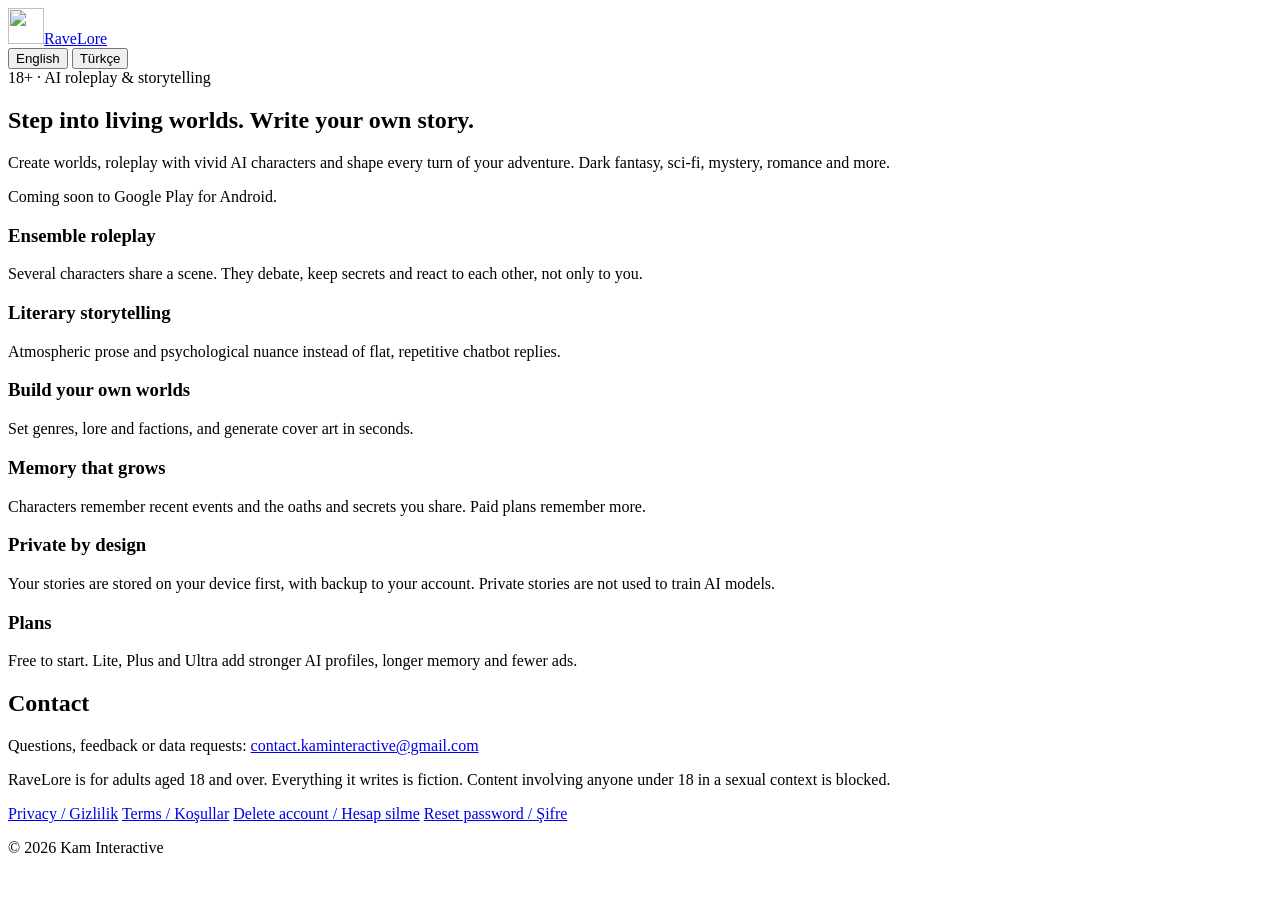
==== index.html @ 3f2191d5 "Add files via upload" ====
<!DOCTYPE html>
<html lang="en">
<head>
  <meta charset="UTF-8">
  <meta name="viewport" content="width=device-width, initial-scale=1.0">
  <title>RaveLore: AI Roleplay &amp; Story</title>
  <meta name="description" content="Create worlds, roleplay with vivid AI characters and shape your own story. RaveLore by Kam Interactive. For ages 18+.">
  <link rel="icon" href="assets/icon.jpg">
  <link rel="stylesheet" href="assets/site.css">
</head>
<body>
  <div class="container">
    <header class="site-header">
      <a class="brand" href="index.html"><img src="assets/icon.jpg" alt="" width="36" height="36"><span>RaveLore</span></a>
      <nav class="lang-nav" aria-label="Language">
        <button type="button" class="lang-btn" data-lang="en">English</button>
        <button type="button" class="lang-btn" data-lang="tr">Türkçe</button>
      </nav>
    </header>
    <main>
      <section id="en" lang="en" data-lang-section>
        <div class="hero">
          <div>
            <span class="badge">18+ &middot; AI roleplay &amp; storytelling</span>
            <h1>Step into living worlds. Write your own story.</h1>
            <p class="lead">Create worlds, roleplay with vivid AI characters and shape every turn of your adventure. Dark fantasy, sci-fi, mystery, romance and more.</p>
            <p class="muted">Coming soon to Google Play for Android.</p>
          </div>
        </div>
        <div class="shots" id="shots-en"></div>
        <div class="grid">
          <div class="card"><h3>Ensemble roleplay</h3><p>Several characters share a scene. They debate, keep secrets and react to each other, not only to you.</p></div>
          <div class="card"><h3>Literary storytelling</h3><p>Atmospheric prose and psychological nuance instead of flat, repetitive chatbot replies.</p></div>
          <div class="card"><h3>Build your own worlds</h3><p>Set genres, lore and factions, and generate cover art in seconds.</p></div>
          <div class="card"><h3>Memory that grows</h3><p>Characters remember recent events and the oaths and secrets you share. Paid plans remember more.</p></div>
          <div class="card"><h3>Private by design</h3><p>Your stories are stored on your device first, with backup to your account. Private stories are not used to train AI models.</p></div>
          <div class="card"><h3>Plans</h3><p>Free to start. Lite, Plus and Ultra add stronger AI profiles, longer memory and fewer ads.</p></div>
        </div>
        <div class="card">
          <h2>Contact</h2>
          <p>Questions, feedback or data requests: <a href="mailto:contact.kaminteractive@gmail.com">contact.kaminteractive@gmail.com</a></p>
          <p class="muted">RaveLore is for adults aged 18 and over. Everything it writes is fiction. Content involving anyone under 18 in a sexual context is blocked.</p>
        </div>
      </section>

      <section id="tr" lang="tr" data-lang-section hidden>
        <div class="hero">
          <div>
            <span class="badge">18+ &middot; Yapay zekâ rol yapma ve hikâye</span>
            <h1>Yaşayan dünyalara adım at. Kendi hikâyeni yaz.</h1>
            <p class="lead">Dünyalar kur, canlı yapay zekâ karakterleriyle rol yap ve macerasının her turunu sen şekillendir. Karanlık fantezi, bilim kurgu, gizem, romantik ve daha fazlası.</p>
            <p class="muted">Yakında Android için Google Play'de.</p>
          </div>
        </div>
        <div class="shots" id="shots-tr"></div>
        <div class="grid">
          <div class="card"><h3>Çok karakterli rol yapma</h3><p>Aynı sahnede birden fazla karakter olur. Tartışırlar, sır saklarlar ve yalnızca sana değil birbirlerine de tepki verirler.</p></div>
          <div class="card"><h3>Edebî anlatım</h3><p>Düz ve tekrarlayan sohbet botu yanıtları yerine atmosferik anlatım ve psikolojik derinlik.</p></div>
          <div class="card"><h3>Kendi dünyalarını kur</h3><p>Tür, lore ve gruplar belirle, saniyeler içinde kapak görseli üret.</p></div>
          <div class="card"><h3>Büyüyen hafıza</h3><p>Karakterler son olayları, verdiğin sözleri ve paylaştığın sırları hatırlar. Ücretli planlar daha fazlasını hatırlar.</p></div>
          <div class="card"><h3>Tasarımdan gizli</h3><p>Hikâyelerin önce cihazında saklanır, hesabına yedeklenir. Özel hikâyeler yapay zekâ modellerini eğitmek için kullanılmaz.</p></div>
          <div class="card"><h3>Planlar</h3><p>Ücretsiz başlarsın. Lite, Plus ve Ultra daha güçlü yapay zekâ profilleri, daha uzun hafıza ve daha az reklam getirir.</p></div>
        </div>
        <div class="card">
          <h2>İletişim</h2>
          <p>Sorular, geri bildirim ve veri talepleri: <a href="mailto:contact.kaminteractive@gmail.com">contact.kaminteractive@gmail.com</a></p>
          <p class="muted">RaveLore 18 yaş ve üzeri yetişkinler içindir. Yazdığı her şey kurgudur. 18 yaşından küçük biriyle cinsel bağlamdaki içerik engellenir.</p>
        </div>
      </section>
    </main>
    <footer class="site-footer">
      <nav>
        <a href="privacy.html">Privacy / Gizlilik</a>
        <a href="terms.html">Terms / Koşullar</a>
        <a href="delete-account.html">Delete account / Hesap silme</a>
        <a href="reset-password.html">Reset password / Şifre</a>
      </nav>
      <p>&copy; 2026 Kam Interactive</p>
    </footer>
  </div>
  <script src="assets/lang.js"></script>
</body>
</html>
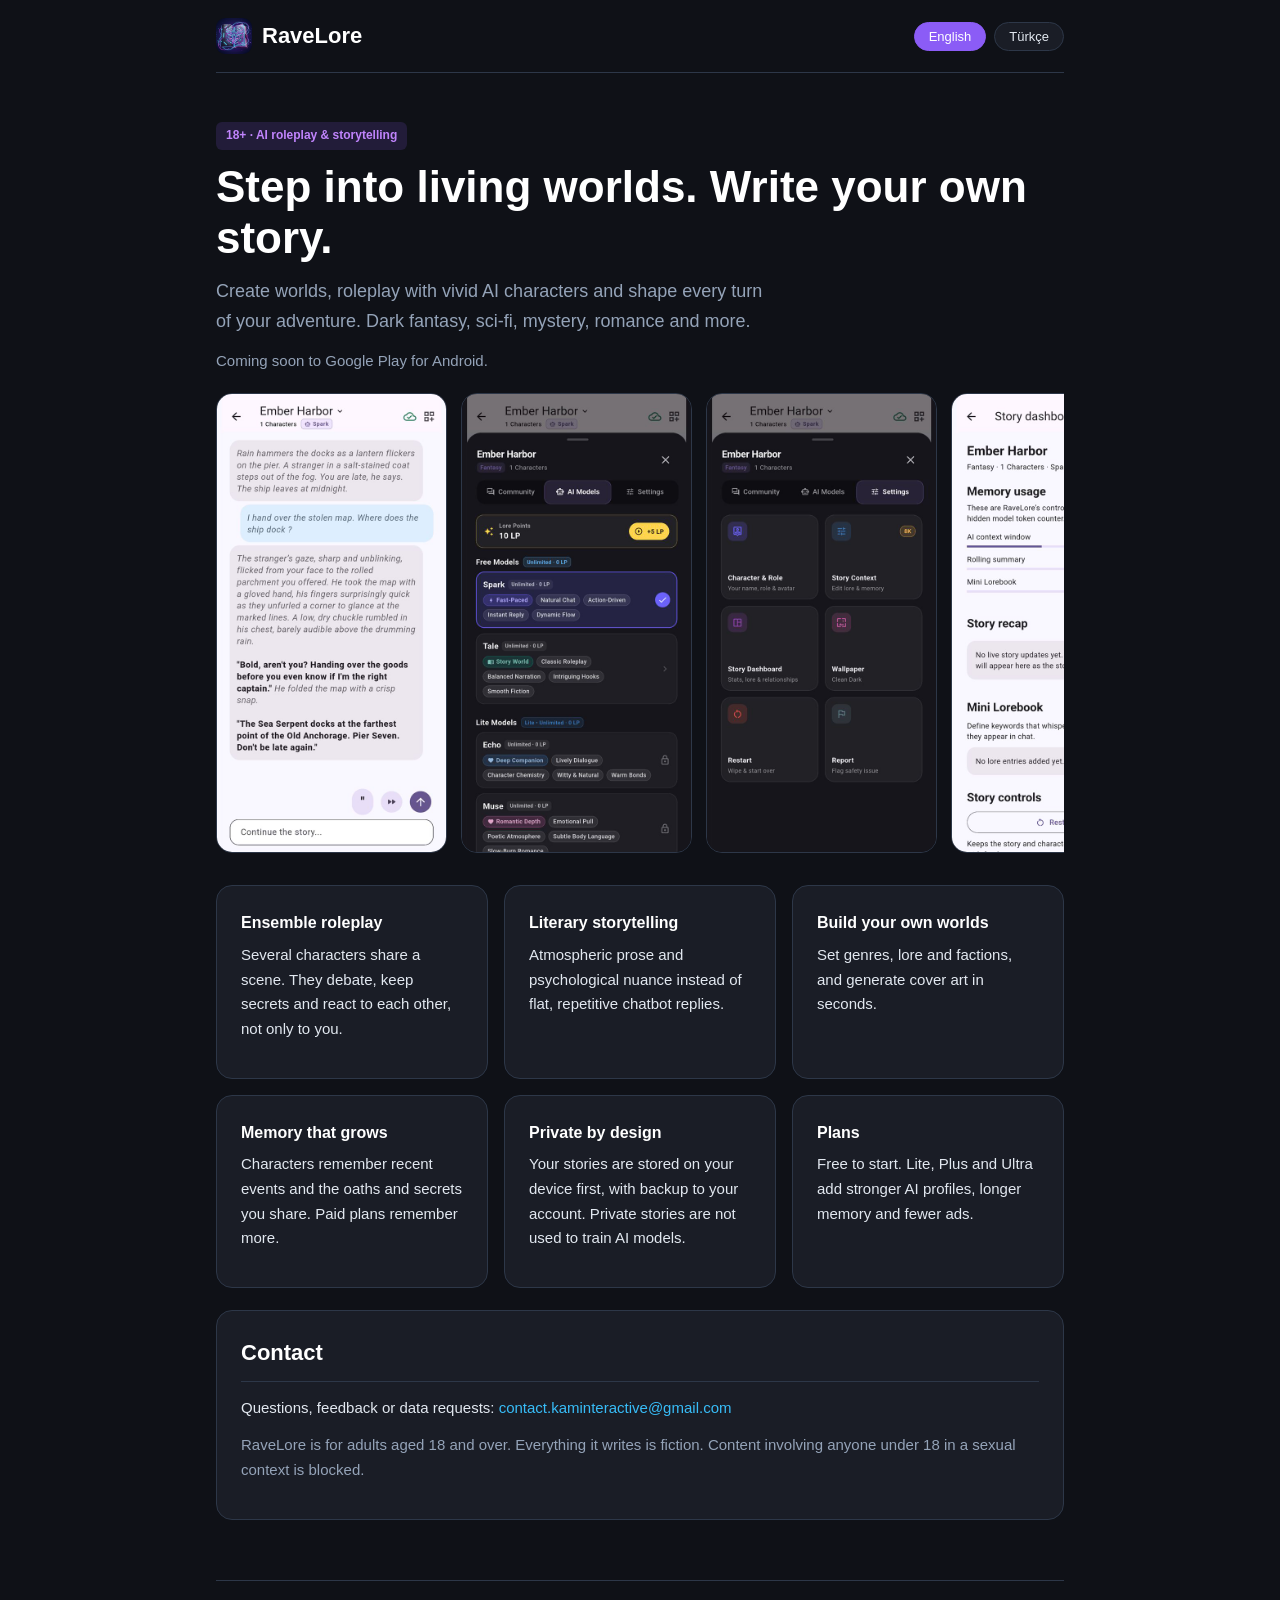
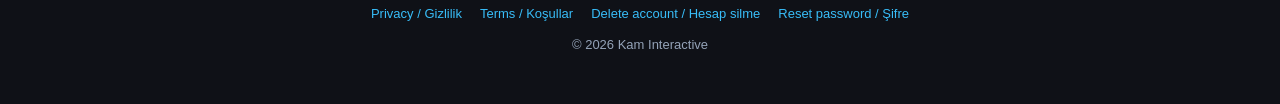
==== commit 8d9fe93b: "Add files via upload" ====
--- a/index.html
+++ b/index.html
@@ -27,7 +27,7 @@
             <p class="muted">Coming soon to Google Play for Android.</p>
           </div>
         </div>
-        <div class="shots" id="shots-en"></div>
+        <div class="shots" id="shots-en"><img src="assets/shots/en-chat.jpg" alt="A chat with a smuggler captain in Ember Harbor" width="560" height="1120" loading="lazy"><img src="assets/shots/en-models.jpg" alt="The AI model picker" width="560" height="1120" loading="lazy"><img src="assets/shots/en-story-settings.jpg" alt="Story settings" width="560" height="1120" loading="lazy"><img src="assets/shots/en-dashboard.jpg" alt="Story dashboard with memory usage" width="560" height="1120" loading="lazy"><img src="assets/shots/en-context.jpg" alt="Story context and reply preferences" width="560" height="1120" loading="lazy"></div>
         <div class="grid">
           <div class="card"><h3>Ensemble roleplay</h3><p>Several characters share a scene. They debate, keep secrets and react to each other, not only to you.</p></div>
           <div class="card"><h3>Literary storytelling</h3><p>Atmospheric prose and psychological nuance instead of flat, repetitive chatbot replies.</p></div>
@@ -52,7 +52,7 @@
             <p class="muted">Yakında Android için Google Play'de.</p>
           </div>
         </div>
-        <div class="shots" id="shots-tr"></div>
+        <div class="shots" id="shots-tr"><img src="assets/shots/tr-chat.jpg" alt="Kor Limanı'nda kaçakçı kaptanla sohbet" width="560" height="1120" loading="lazy"><img src="assets/shots/tr-models.jpg" alt="Yapay zekâ modeli seçimi" width="560" height="1120" loading="lazy"><img src="assets/shots/tr-story-settings.jpg" alt="Hikâye ayarları" width="560" height="1120" loading="lazy"><img src="assets/shots/tr-dashboard.jpg" alt="Bellek kullanımını gösteren hikâye paneli" width="560" height="1120" loading="lazy"><img src="assets/shots/tr-context.jpg" alt="Hikâye bağlamı ve yanıt tercihleri" width="560" height="1120" loading="lazy"></div>
         <div class="grid">
           <div class="card"><h3>Çok karakterli rol yapma</h3><p>Aynı sahnede birden fazla karakter olur. Tartışırlar, sır saklarlar ve yalnızca sana değil birbirlerine de tepki verirler.</p></div>
           <div class="card"><h3>Edebî anlatım</h3><p>Düz ve tekrarlayan sohbet botu yanıtları yerine atmosferik anlatım ve psikolojik derinlik.</p></div>
--- a/assets/site.css
+++ b/assets/site.css
@@ -0,0 +1,63 @@
+:root {
+  --bg: #0f1117;
+  --card: #1a1d26;
+  --text: #e2e8f0;
+  --muted: #94a3b8;
+  --primary: #8b5cf6;
+  --accent: #38bdf8;
+  --border: #2d3748;
+}
+* { box-sizing: border-box; margin: 0; padding: 0; }
+html { color-scheme: dark; }
+body {
+  font-family: -apple-system, BlinkMacSystemFont, "Segoe UI", Roboto, Helvetica, Arial, sans-serif;
+  background: var(--bg);
+  color: var(--text);
+  line-height: 1.65;
+}
+.container { max-width: 880px; margin: 0 auto; padding: 0 16px; }
+a { color: var(--accent); text-decoration: none; }
+a:hover { text-decoration: underline; }
+[hidden] { display: none !important; }
+
+.site-header { display: flex; align-items: center; justify-content: space-between; gap: 12px; padding: 18px 0; border-bottom: 1px solid var(--border); flex-wrap: wrap; }
+.brand { display: flex; align-items: center; gap: 10px; color: #fff; font-weight: 800; font-size: 22px; }
+.brand:hover { text-decoration: none; }
+.brand img { border-radius: 9px; }
+.lang-nav { display: flex; gap: 8px; }
+.lang-btn { background: var(--card); border: 1px solid var(--border); color: var(--text); padding: 6px 14px; border-radius: 20px; cursor: pointer; font-size: 13px; }
+.lang-btn[aria-pressed="true"], .lang-btn:hover { background: var(--primary); border-color: var(--primary); color: #fff; }
+
+main { padding: 28px 0 8px; }
+.card { background: var(--card); border: 1px solid var(--border); border-radius: 16px; padding: 24px; margin-bottom: 22px; }
+h1 { font-size: clamp(28px, 6vw, 44px); line-height: 1.15; color: #fff; margin-bottom: 14px; }
+h2 { font-size: 22px; color: #fff; margin-bottom: 14px; padding-bottom: 10px; border-bottom: 1px solid var(--border); }
+h3 { font-size: 16px; color: var(--accent); margin: 18px 0 6px; }
+p, li { font-size: 15px; margin-bottom: 12px; }
+ul { padding-left: 20px; margin-bottom: 14px; }
+.badge { display: inline-block; background: rgba(139, 92, 246, 0.15); color: #c084fc; padding: 4px 10px; border-radius: 6px; font-size: 12px; font-weight: 600; margin-bottom: 12px; }
+.muted { color: var(--muted); }
+
+.hero { display: grid; gap: 24px; padding: 20px 0 8px; }
+.hero p.lead { font-size: 18px; color: var(--muted); max-width: 56ch; }
+.cta { display: inline-block; background: var(--primary); color: #fff; padding: 12px 22px; border-radius: 12px; font-weight: 700; margin-top: 8px; }
+.cta:hover { text-decoration: none; filter: brightness(1.1); }
+.grid { display: grid; grid-template-columns: repeat(auto-fit, minmax(240px, 1fr)); gap: 16px; margin-bottom: 22px; }
+.grid .card { margin: 0; }
+.grid h3 { margin-top: 0; color: #fff; }
+.shots { display: flex; gap: 14px; overflow-x: auto; padding-bottom: 10px; margin-bottom: 22px; scroll-snap-type: x mandatory; }
+.shots img { height: 460px; width: auto; border-radius: 16px; border: 1px solid var(--border); scroll-snap-align: start; flex: none; }
+.shots:empty { display: none; }
+
+form { display: grid; gap: 12px; max-width: 420px; }
+label { font-size: 14px; color: var(--muted); }
+input { width: 100%; padding: 12px; border-radius: 10px; border: 1px solid var(--border); background: #0f1117; color: var(--text); font-size: 16px; }
+button.primary { background: var(--primary); color: #fff; border: 0; padding: 12px; border-radius: 10px; font-size: 16px; font-weight: 700; cursor: pointer; }
+button.primary:disabled { opacity: .6; cursor: default; }
+.status { font-size: 14px; min-height: 1.4em; }
+.status.error { color: #fca5a5; }
+.status.ok { color: #86efac; }
+
+.site-footer { text-align: center; color: var(--muted); font-size: 13px; margin-top: 30px; padding: 22px 0 36px; border-top: 1px solid var(--border); }
+.site-footer nav { display: flex; justify-content: center; gap: 18px; flex-wrap: wrap; margin-bottom: 10px; }
+.site-footer p { font-size: 13px; }
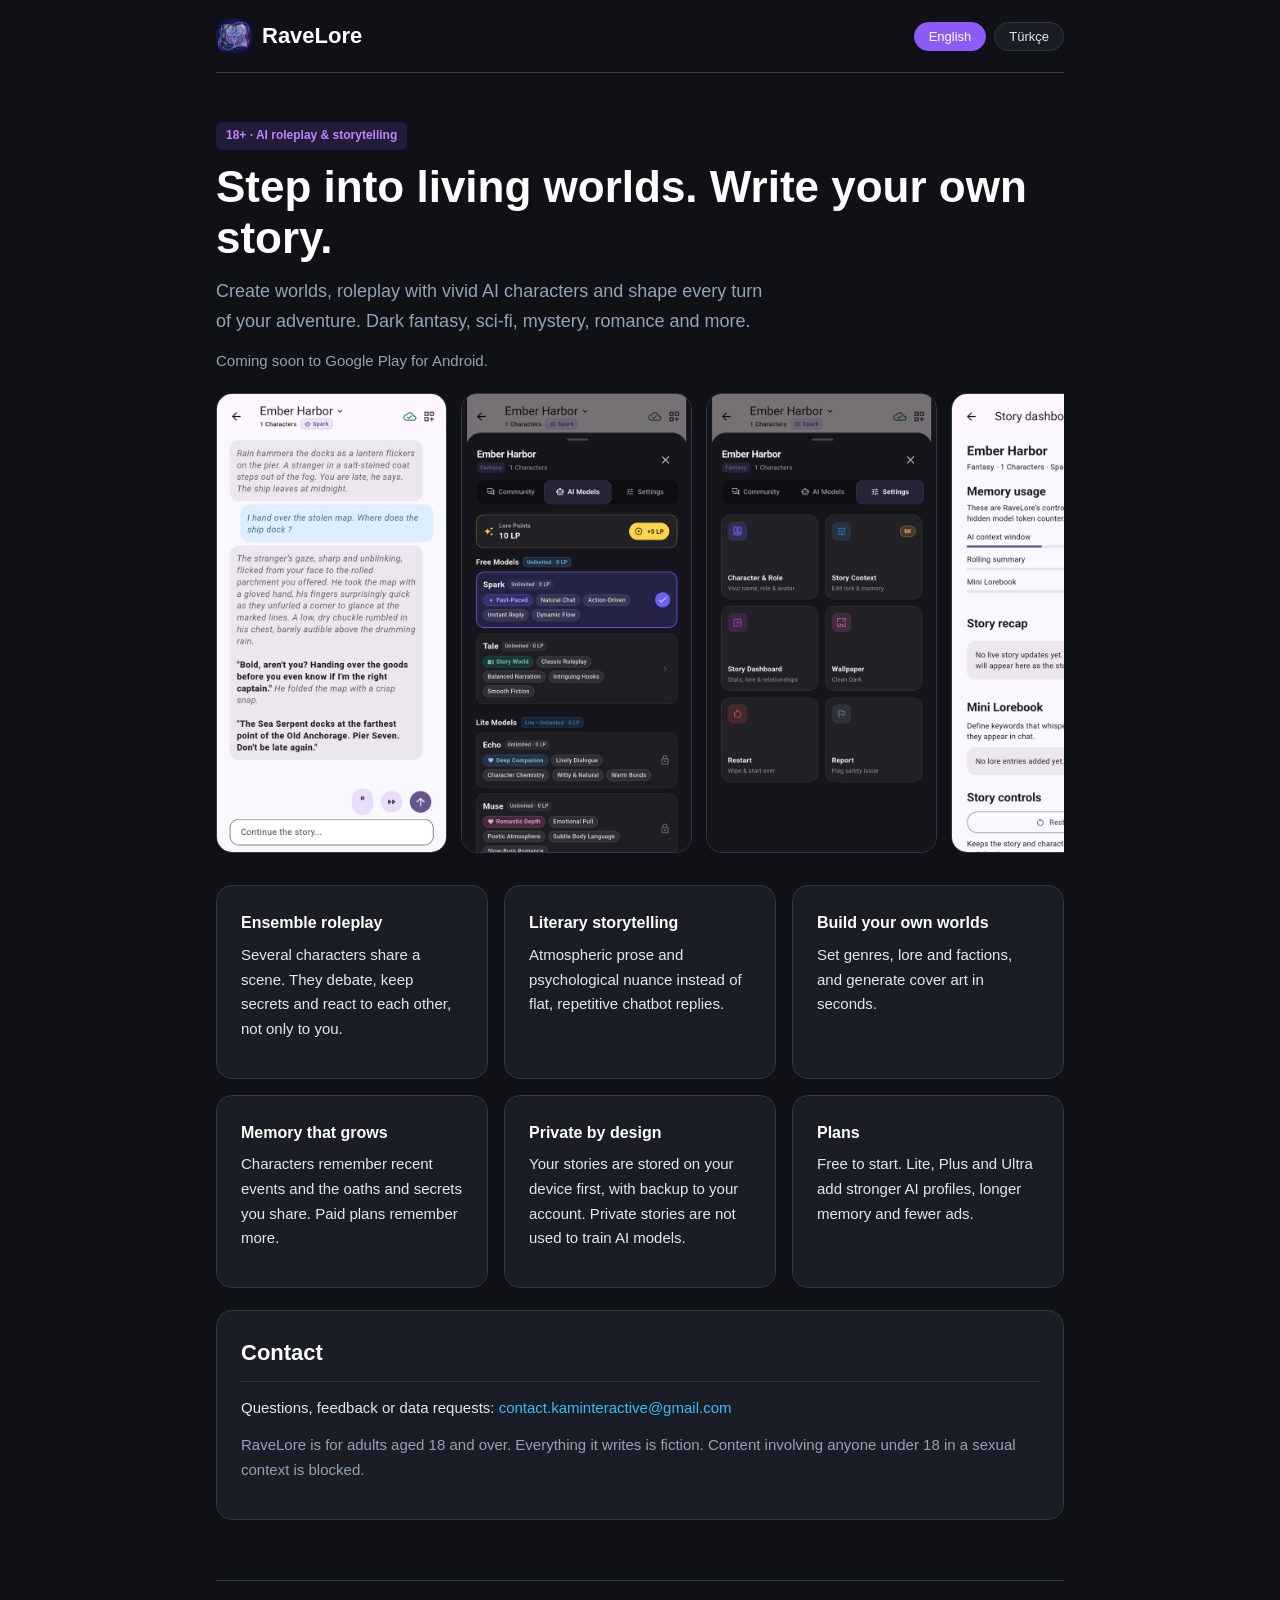
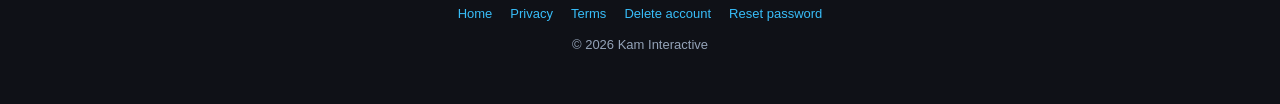
==== commit bfe8c5cb: "Share preview, small logo, per-language footer, sitemap, TR typo" ====
--- a/index.html
+++ b/index.html
@@ -5,13 +5,27 @@
   <meta name="viewport" content="width=device-width, initial-scale=1.0">
   <title>RaveLore: AI Roleplay &amp; Story</title>
   <meta name="description" content="Create worlds, roleplay with vivid AI characters and shape your own story. RaveLore by Kam Interactive. For ages 18+.">
-  <link rel="icon" href="assets/icon.jpg">
+  <link rel="canonical" href="https://kaminteractive.github.io/ravelore/">
+  <meta name="theme-color" content="#0f1117">
+  <meta property="og:type" content="website">
+  <meta property="og:site_name" content="RaveLore">
+  <meta property="og:title" content="RaveLore: AI Roleplay &amp; Story">
+  <meta property="og:description" content="Create worlds, roleplay with vivid AI characters and shape your own story. For ages 18+.">
+  <meta property="og:url" content="https://kaminteractive.github.io/ravelore/">
+  <meta property="og:image" content="https://kaminteractive.github.io/ravelore/assets/og.jpg">
+  <meta property="og:image:width" content="1200">
+  <meta property="og:image:height" content="630">
+  <meta property="og:image:alt" content="RaveLore app icon, tagline and two screenshots of the app">
+  <meta property="og:locale" content="en_US">
+  <meta property="og:locale:alternate" content="tr_TR">
+  <meta name="twitter:card" content="summary_large_image">
+  <link rel="icon" href="assets/icon-192.jpg">
   <link rel="stylesheet" href="assets/site.css">
 </head>
 <body>
   <div class="container">
     <header class="site-header">
-      <a class="brand" href="index.html"><img src="assets/icon.jpg" alt="" width="36" height="36"><span>RaveLore</span></a>
+      <a class="brand" href="index.html"><img src="assets/icon-192.jpg" alt="" width="36" height="36"><span>RaveLore</span></a>
       <nav class="lang-nav" aria-label="Language">
         <button type="button" class="lang-btn" data-lang="en">English</button>
         <button type="button" class="lang-btn" data-lang="tr">Türkçe</button>
@@ -48,7 +62,7 @@
           <div>
             <span class="badge">18+ &middot; Yapay zekâ rol yapma ve hikâye</span>
             <h1>Yaşayan dünyalara adım at. Kendi hikâyeni yaz.</h1>
-            <p class="lead">Dünyalar kur, canlı yapay zekâ karakterleriyle rol yap ve macerasının her turunu sen şekillendir. Karanlık fantezi, bilim kurgu, gizem, romantik ve daha fazlası.</p>
+            <p class="lead">Dünyalar kur, canlı yapay zekâ karakterleriyle rol yap ve maceranın her turunu sen şekillendir. Karanlık fantezi, bilim kurgu, gizem, romantik ve daha fazlası.</p>
             <p class="muted">Yakında Android için Google Play'de.</p>
           </div>
         </div>
@@ -69,11 +83,19 @@
       </section>
     </main>
     <footer class="site-footer">
-      <nav>
-        <a href="privacy.html">Privacy / Gizlilik</a>
-        <a href="terms.html">Terms / Koşullar</a>
-        <a href="delete-account.html">Delete account / Hesap silme</a>
-        <a href="reset-password.html">Reset password / Şifre</a>
+      <nav data-lang-section="en" lang="en">
+        <a href="index.html">Home</a>
+        <a href="privacy.html">Privacy</a>
+        <a href="terms.html">Terms</a>
+        <a href="delete-account.html">Delete account</a>
+        <a href="reset-password.html">Reset password</a>
+      </nav>
+      <nav data-lang-section="tr" lang="tr" hidden>
+        <a href="index.html">Ana sayfa</a>
+        <a href="privacy.html">Gizlilik</a>
+        <a href="terms.html">Koşullar</a>
+        <a href="delete-account.html">Hesap silme</a>
+        <a href="reset-password.html">Şifre sıfırlama</a>
       </nav>
       <p>&copy; 2026 Kam Interactive</p>
     </footer>
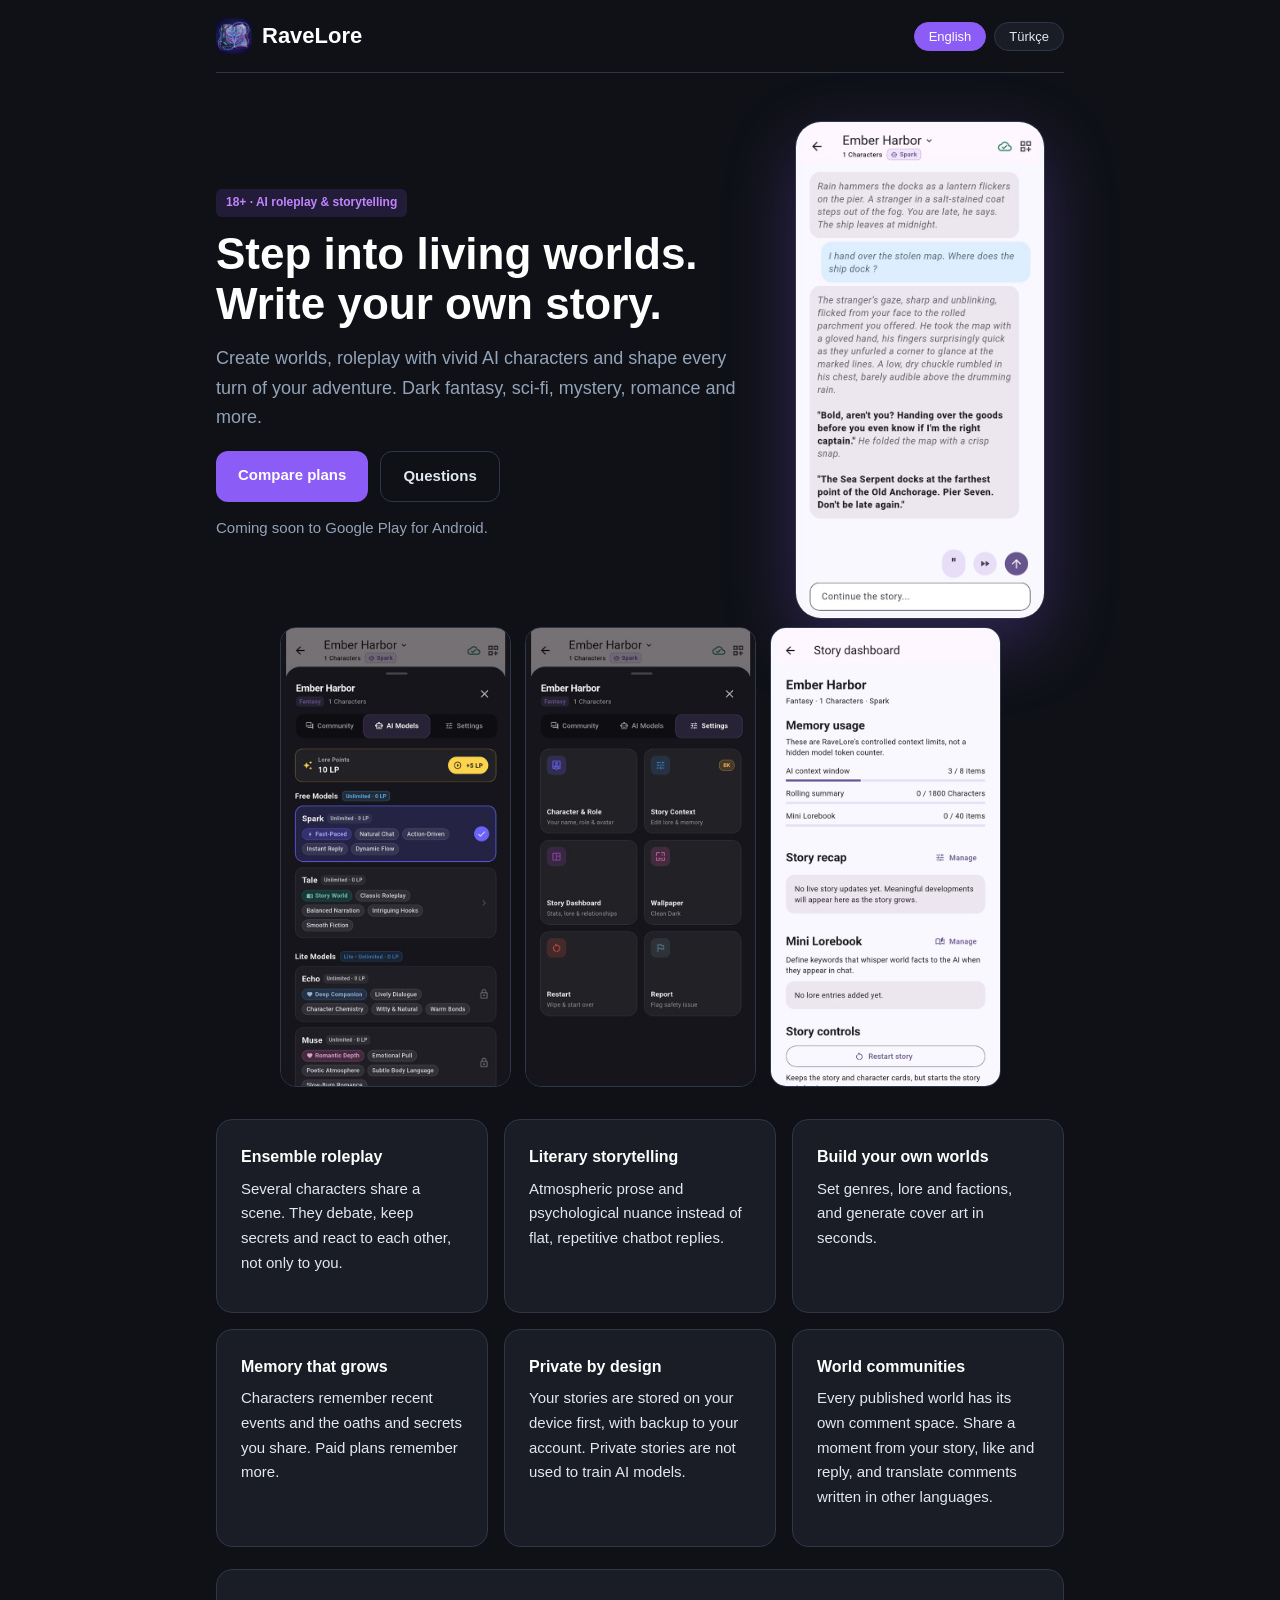
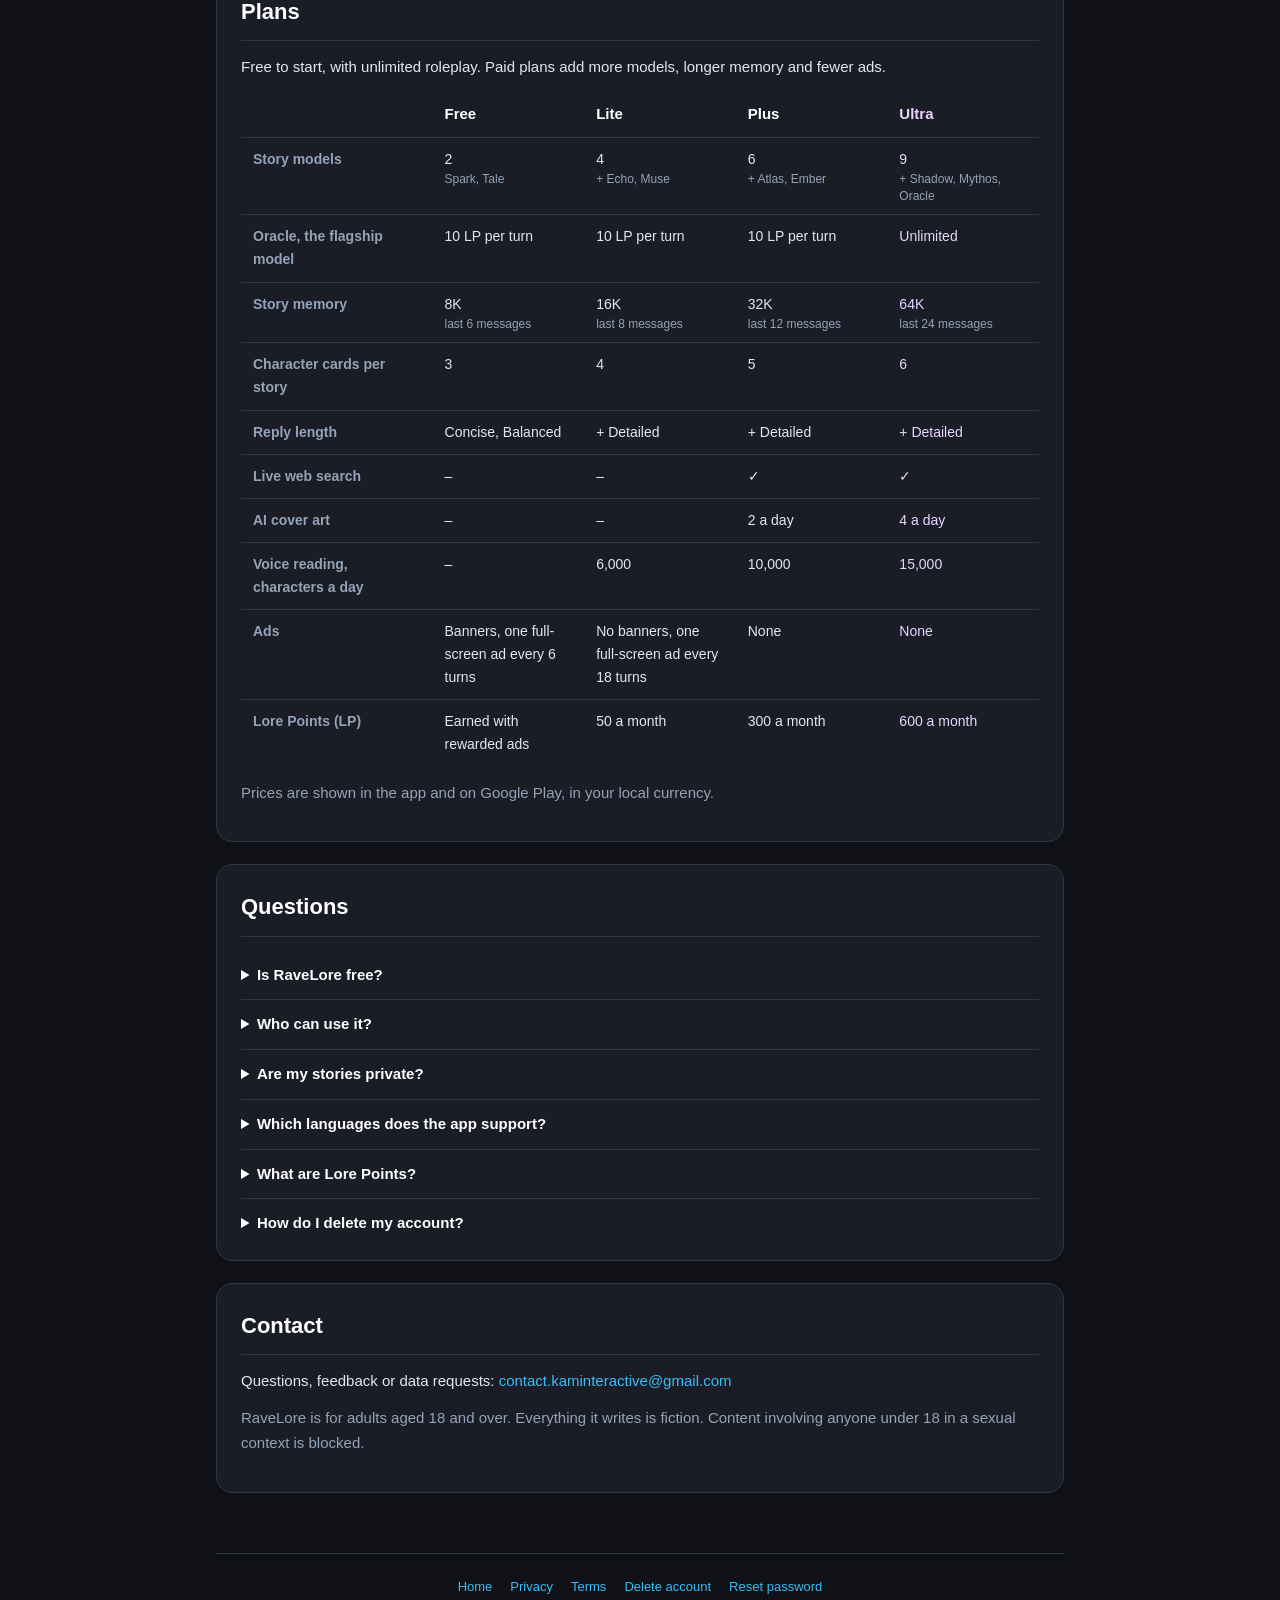
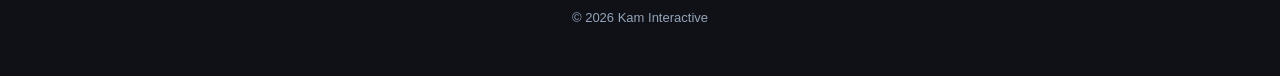
==== commit 04794668: "Home: hero with phone, world communities, plan comparison, questions" ====
--- a/index.html
+++ b/index.html
@@ -33,22 +33,34 @@
     </header>
     <main>
       <section id="en" lang="en" data-lang-section>
-        <div class="hero">
+        <div class="hero split">
           <div>
             <span class="badge">18+ &middot; AI roleplay &amp; storytelling</span>
             <h1>Step into living worlds. Write your own story.</h1>
             <p class="lead">Create worlds, roleplay with vivid AI characters and shape every turn of your adventure. Dark fantasy, sci-fi, mystery, romance and more.</p>
+            <p class="hero-actions"><a class="cta" href="#plans-en">Compare plans</a><a class="cta ghost" href="#faq-en">Questions</a></p>
             <p class="muted">Coming soon to Google Play for Android.</p>
           </div>
+          <div class="hero-shot"><img src="assets/shots/en-chat.jpg" alt="A chat with a smuggler captain in Ember Harbor" width="560" height="1120"></div>
         </div>
-        <div class="shots" id="shots-en"><img src="assets/shots/en-chat.jpg" alt="A chat with a smuggler captain in Ember Harbor" width="560" height="1120" loading="lazy"><img src="assets/shots/en-models.jpg" alt="The AI model picker" width="560" height="1120" loading="lazy"><img src="assets/shots/en-story-settings.jpg" alt="Story settings" width="560" height="1120" loading="lazy"><img src="assets/shots/en-dashboard.jpg" alt="Story dashboard with memory usage" width="560" height="1120" loading="lazy"><img src="assets/shots/en-context.jpg" alt="Story context and reply preferences" width="560" height="1120" loading="lazy"></div>
+        <div class="shots" id="shots-en"><img class="only-mobile" src="assets/shots/en-chat.jpg" alt="A chat with a smuggler captain in Ember Harbor" width="560" height="1120" loading="lazy"><img src="assets/shots/en-models.jpg" alt="The AI model picker" width="560" height="1120" loading="lazy"><img src="assets/shots/en-story-settings.jpg" alt="Story settings" width="560" height="1120" loading="lazy"><img src="assets/shots/en-dashboard.jpg" alt="Story dashboard with memory usage" width="560" height="1120" loading="lazy"></div>
         <div class="grid">
           <div class="card"><h3>Ensemble roleplay</h3><p>Several characters share a scene. They debate, keep secrets and react to each other, not only to you.</p></div>
           <div class="card"><h3>Literary storytelling</h3><p>Atmospheric prose and psychological nuance instead of flat, repetitive chatbot replies.</p></div>
           <div class="card"><h3>Build your own worlds</h3><p>Set genres, lore and factions, and generate cover art in seconds.</p></div>
           <div class="card"><h3>Memory that grows</h3><p>Characters remember recent events and the oaths and secrets you share. Paid plans remember more.</p></div>
           <div class="card"><h3>Private by design</h3><p>Your stories are stored on your device first, with backup to your account. Private stories are not used to train AI models.</p></div>
-          <div class="card"><h3>Plans</h3><p>Free to start. Lite, Plus and Ultra add stronger AI profiles, longer memory and fewer ads.</p></div>
+          <div class="card"><h3>World communities</h3><p>Every published world has its own comment space. Share a moment from your story, like and reply, and translate comments written in other languages.</p></div>
+        </div>
+        <div class="card" id="plans-en">
+          <h2>Plans</h2>
+          <p>Free to start, with unlimited roleplay. Paid plans add more models, longer memory and fewer ads.</p>
+          <div class="table-wrap"><table class="plans"><thead><tr><th scope="col"></th><th scope="col">Free</th><th scope="col">Lite</th><th scope="col">Plus</th><th scope="col">Ultra</th></tr></thead><tbody><tr><th scope="row">Story models</th><td>2<small>Spark, Tale</small></td><td>4<small>+ Echo, Muse</small></td><td>6<small>+ Atlas, Ember</small></td><td>9<small>+ Shadow, Mythos, Oracle</small></td></tr><tr><th scope="row">Oracle, the flagship model</th><td>10 LP per turn</td><td>10 LP per turn</td><td>10 LP per turn</td><td>Unlimited</td></tr><tr><th scope="row">Story memory</th><td>8K<small>last 6 messages</small></td><td>16K<small>last 8 messages</small></td><td>32K<small>last 12 messages</small></td><td>64K<small>last 24 messages</small></td></tr><tr><th scope="row">Character cards per story</th><td>3</td><td>4</td><td>5</td><td>6</td></tr><tr><th scope="row">Reply length</th><td>Concise, Balanced</td><td>+ Detailed</td><td>+ Detailed</td><td>+ Detailed</td></tr><tr><th scope="row">Live web search</th><td>&ndash;</td><td>&ndash;</td><td>&#10003;</td><td>&#10003;</td></tr><tr><th scope="row">AI cover art</th><td>&ndash;</td><td>&ndash;</td><td>2 a day</td><td>4 a day</td></tr><tr><th scope="row">Voice reading, characters a day</th><td>&ndash;</td><td>6,000</td><td>10,000</td><td>15,000</td></tr><tr><th scope="row">Ads</th><td>Banners, one full-screen ad every 6 turns</td><td>No banners, one full-screen ad every 18 turns</td><td>None</td><td>None</td></tr><tr><th scope="row">Lore Points (LP)</th><td>Earned with rewarded ads</td><td>50 a month</td><td>300 a month</td><td>600 a month</td></tr></tbody></table></div>
+          <p class="muted">Prices are shown in the app and on Google Play, in your local currency.</p>
+        </div>
+        <div class="card" id="faq-en">
+          <h2>Questions</h2>
+          <details><summary>Is RaveLore free?</summary><p>Yes. The Free plan has unlimited roleplay with the Spark and Tale models and is supported by ads. Lite, Plus and Ultra are optional subscriptions.</p></details><details><summary>Who can use it?</summary><p>Adults aged 18 and over. Everything RaveLore writes is fiction.</p></details><details><summary>Are my stories private?</summary><p>Your stories are stored on your device first and backed up to your account. Private stories are not used to train AI models. See the <a href="privacy.html">privacy policy</a> for details.</p></details><details><summary>Which languages does the app support?</summary><p>English, Turkish, Spanish and Portuguese.</p></details><details><summary>What are Lore Points?</summary><p>Lore Points (LP) call Oracle, the flagship model, for 10 LP per turn. You earn them by watching rewarded ads, and paid plans include a monthly amount. Ultra uses Oracle without spending points.</p></details><details><summary>How do I delete my account?</summary><p>In the app, on the Account screen. The steps and what gets deleted are on the <a href="delete-account.html">delete account</a> page.</p></details>
         </div>
         <div class="card">
           <h2>Contact</h2>
@@ -58,22 +70,34 @@
       </section>
 
       <section id="tr" lang="tr" data-lang-section hidden>
-        <div class="hero">
+        <div class="hero split">
           <div>
             <span class="badge">18+ &middot; Yapay zekâ rol yapma ve hikâye</span>
             <h1>Yaşayan dünyalara adım at. Kendi hikâyeni yaz.</h1>
             <p class="lead">Dünyalar kur, canlı yapay zekâ karakterleriyle rol yap ve maceranın her turunu sen şekillendir. Karanlık fantezi, bilim kurgu, gizem, romantik ve daha fazlası.</p>
+            <p class="hero-actions"><a class="cta" href="#plans-tr">Planları karşılaştır</a><a class="cta ghost" href="#faq-tr">Sorular</a></p>
             <p class="muted">Yakında Android için Google Play'de.</p>
           </div>
+          <div class="hero-shot"><img src="assets/shots/tr-chat.jpg" alt="Kor Limanı'nda kaçakçı kaptanla sohbet" width="560" height="1120"></div>
         </div>
-        <div class="shots" id="shots-tr"><img src="assets/shots/tr-chat.jpg" alt="Kor Limanı'nda kaçakçı kaptanla sohbet" width="560" height="1120" loading="lazy"><img src="assets/shots/tr-models.jpg" alt="Yapay zekâ modeli seçimi" width="560" height="1120" loading="lazy"><img src="assets/shots/tr-story-settings.jpg" alt="Hikâye ayarları" width="560" height="1120" loading="lazy"><img src="assets/shots/tr-dashboard.jpg" alt="Bellek kullanımını gösteren hikâye paneli" width="560" height="1120" loading="lazy"><img src="assets/shots/tr-context.jpg" alt="Hikâye bağlamı ve yanıt tercihleri" width="560" height="1120" loading="lazy"></div>
+        <div class="shots" id="shots-tr"><img class="only-mobile" src="assets/shots/tr-chat.jpg" alt="Kor Limanı'nda kaçakçı kaptanla sohbet" width="560" height="1120" loading="lazy"><img src="assets/shots/tr-models.jpg" alt="Yapay zekâ modeli seçimi" width="560" height="1120" loading="lazy"><img src="assets/shots/tr-story-settings.jpg" alt="Hikâye ayarları" width="560" height="1120" loading="lazy"><img src="assets/shots/tr-dashboard.jpg" alt="Bellek kullanımını gösteren hikâye paneli" width="560" height="1120" loading="lazy"></div>
         <div class="grid">
           <div class="card"><h3>Çok karakterli rol yapma</h3><p>Aynı sahnede birden fazla karakter olur. Tartışırlar, sır saklarlar ve yalnızca sana değil birbirlerine de tepki verirler.</p></div>
           <div class="card"><h3>Edebî anlatım</h3><p>Düz ve tekrarlayan sohbet botu yanıtları yerine atmosferik anlatım ve psikolojik derinlik.</p></div>
           <div class="card"><h3>Kendi dünyalarını kur</h3><p>Tür, lore ve gruplar belirle, saniyeler içinde kapak görseli üret.</p></div>
           <div class="card"><h3>Büyüyen hafıza</h3><p>Karakterler son olayları, verdiğin sözleri ve paylaştığın sırları hatırlar. Ücretli planlar daha fazlasını hatırlar.</p></div>
           <div class="card"><h3>Tasarımdan gizli</h3><p>Hikâyelerin önce cihazında saklanır, hesabına yedeklenir. Özel hikâyeler yapay zekâ modellerini eğitmek için kullanılmaz.</p></div>
-          <div class="card"><h3>Planlar</h3><p>Ücretsiz başlarsın. Lite, Plus ve Ultra daha güçlü yapay zekâ profilleri, daha uzun hafıza ve daha az reklam getirir.</p></div>
+          <div class="card"><h3>Dünya toplulukları</h3><p>Yayımlanan her dünyanın kendi yorum alanı vardır. Hikâyenden bir anı paylaş, beğen, yanıtla ve başka dillerde yazılmış yorumları çevir.</p></div>
+        </div>
+        <div class="card" id="plans-tr">
+          <h2>Planlar</h2>
+          <p>Ücretsiz başlarsın; rol yapma sınırsızdır. Ücretli planlar daha fazla model, daha uzun hafıza ve daha az reklam getirir.</p>
+          <div class="table-wrap"><table class="plans"><thead><tr><th scope="col"></th><th scope="col">Ücretsiz</th><th scope="col">Lite</th><th scope="col">Plus</th><th scope="col">Ultra</th></tr></thead><tbody><tr><th scope="row">Hikâye modelleri</th><td>2<small>Spark, Tale</small></td><td>4<small>+ Echo, Muse</small></td><td>6<small>+ Atlas, Ember</small></td><td>9<small>+ Shadow, Mythos, Oracle</small></td></tr><tr><th scope="row">Amiral gemisi model Oracle</th><td>Tur başına 10 LP</td><td>Tur başına 10 LP</td><td>Tur başına 10 LP</td><td>Sınırsız</td></tr><tr><th scope="row">Hikâye hafızası</th><td>8K<small>son 6 mesaj</small></td><td>16K<small>son 8 mesaj</small></td><td>32K<small>son 12 mesaj</small></td><td>64K<small>son 24 mesaj</small></td></tr><tr><th scope="row">Hikâye başına karakter kartı</th><td>3</td><td>4</td><td>5</td><td>6</td></tr><tr><th scope="row">Cevap uzunluğu</th><td>Kısa, Dengeli</td><td>+ Detaylı</td><td>+ Detaylı</td><td>+ Detaylı</td></tr><tr><th scope="row">Canlı web arama</th><td>&ndash;</td><td>&ndash;</td><td>&#10003;</td><td>&#10003;</td></tr><tr><th scope="row">Yapay zekâ kapak görseli</th><td>&ndash;</td><td>&ndash;</td><td>Günde 2</td><td>Günde 4</td></tr><tr><th scope="row">Sesli okuma, günlük karakter</th><td>&ndash;</td><td>6.000</td><td>10.000</td><td>15.000</td></tr><tr><th scope="row">Reklam</th><td>Banner ve 6 turda bir tam ekran reklam</td><td>Banner yok, 18 turda bir tam ekran reklam</td><td>Yok</td><td>Yok</td></tr><tr><th scope="row">Lore Puanı (LP)</th><td>Ödüllü reklamla kazanılır</td><td>Ayda 50</td><td>Ayda 300</td><td>Ayda 600</td></tr></tbody></table></div>
+          <p class="muted">Fiyatlar uygulamada ve Google Play'de, kendi para biriminle gösterilir.</p>
+        </div>
+        <div class="card" id="faq-tr">
+          <h2>Sorular</h2>
+          <details><summary>RaveLore ücretsiz mi?</summary><p>Evet. Ücretsiz planda Spark ve Tale modelleriyle sınırsız rol yaparsın; bu plan reklam desteklidir. Lite, Plus ve Ultra isteğe bağlı aboneliklerdir.</p></details><details><summary>Kimler kullanabilir?</summary><p>18 yaş ve üzeri yetişkinler. RaveLore'un yazdığı her şey kurgudur.</p></details><details><summary>Hikâyelerim gizli mi?</summary><p>Hikâyelerin önce cihazında saklanır ve hesabına yedeklenir. Özel hikâyeler yapay zekâ modellerini eğitmek için kullanılmaz. Ayrıntılar <a href="privacy.html">gizlilik politikasında</a>.</p></details><details><summary>Uygulama hangi dilleri destekliyor?</summary><p>Türkçe, İngilizce, İspanyolca ve Portekizce.</p></details><details><summary>Lore Puanı nedir?</summary><p>Lore Puanı (LP), amiral gemisi model Oracle'ı tur başına 10 LP karşılığında çağırır. Ödüllü reklam izleyerek kazanırsın; ücretli planlar her ay belirli bir miktar verir. Ultra, Oracle'ı puan harcamadan kullanır.</p></details><details><summary>Hesabımı nasıl silerim?</summary><p>Uygulamada, Hesap ekranından. Adımlar ve nelerin silindiği <a href="delete-account.html">hesap silme</a> sayfasında.</p></details>
         </div>
         <div class="card">
           <h2>İletişim</h2>
--- a/assets/site.css
+++ b/assets/site.css
@@ -61,3 +61,32 @@
 .site-footer { text-align: center; color: var(--muted); font-size: 13px; margin-top: 30px; padding: 22px 0 36px; border-top: 1px solid var(--border); }
 .site-footer nav { display: flex; justify-content: center; gap: 18px; flex-wrap: wrap; margin-bottom: 10px; }
 .site-footer p { font-size: 13px; }
+
+/* home: hero with phone, plans table, questions */
+.hero.split { align-items: center; }
+.hero-shot { display: none; }
+.hero-shot img { display: block; width: 100%; max-width: 250px; height: auto; margin: 0 auto; border-radius: 26px; border: 1px solid var(--border); box-shadow: 0 24px 70px rgba(139, 92, 246, 0.28); }
+.hero-actions { display: flex; gap: 12px; flex-wrap: wrap; margin: 18px 0 14px; }
+.hero-actions .cta { margin-top: 0; }
+.cta.ghost { background: transparent; border: 1px solid var(--border); color: var(--text); }
+.cta.ghost:hover { border-color: var(--primary); filter: none; }
+.shots::before, .shots::after { content: ""; margin: auto; }
+@media (min-width: 640px) {
+  .hero.split { grid-template-columns: 1.3fr 0.7fr; }
+  .hero-shot { display: block; }
+  .shots .only-mobile { display: none; }
+}
+.card[id] { scroll-margin-top: 16px; }
+.table-wrap { overflow-x: auto; margin-bottom: 14px; }
+table.plans { width: 100%; min-width: 620px; table-layout: fixed; border-collapse: collapse; font-size: 14px; }
+table.plans th:first-child { width: 24%; position: sticky; left: 0; background: var(--card); }
+table.plans th, table.plans td { padding: 10px 12px; text-align: left; vertical-align: top; border-bottom: 1px solid var(--border); }
+table.plans thead th { color: #fff; font-size: 15px; }
+table.plans thead th:last-child, table.plans td:last-child { color: #e9d5ff; }
+table.plans tbody th { color: var(--muted); font-weight: 600; width: 24%; }
+table.plans small { display: block; color: var(--muted); font-size: 12px; line-height: 1.4; }
+table.plans tbody tr:last-child th, table.plans tbody tr:last-child td { border-bottom: 0; }
+details { border-bottom: 1px solid var(--border); padding: 12px 0; }
+details:last-child { border-bottom: 0; padding-bottom: 0; }
+summary { cursor: pointer; font-weight: 600; color: #fff; font-size: 15px; }
+details p { margin: 10px 0 0; color: var(--muted); }
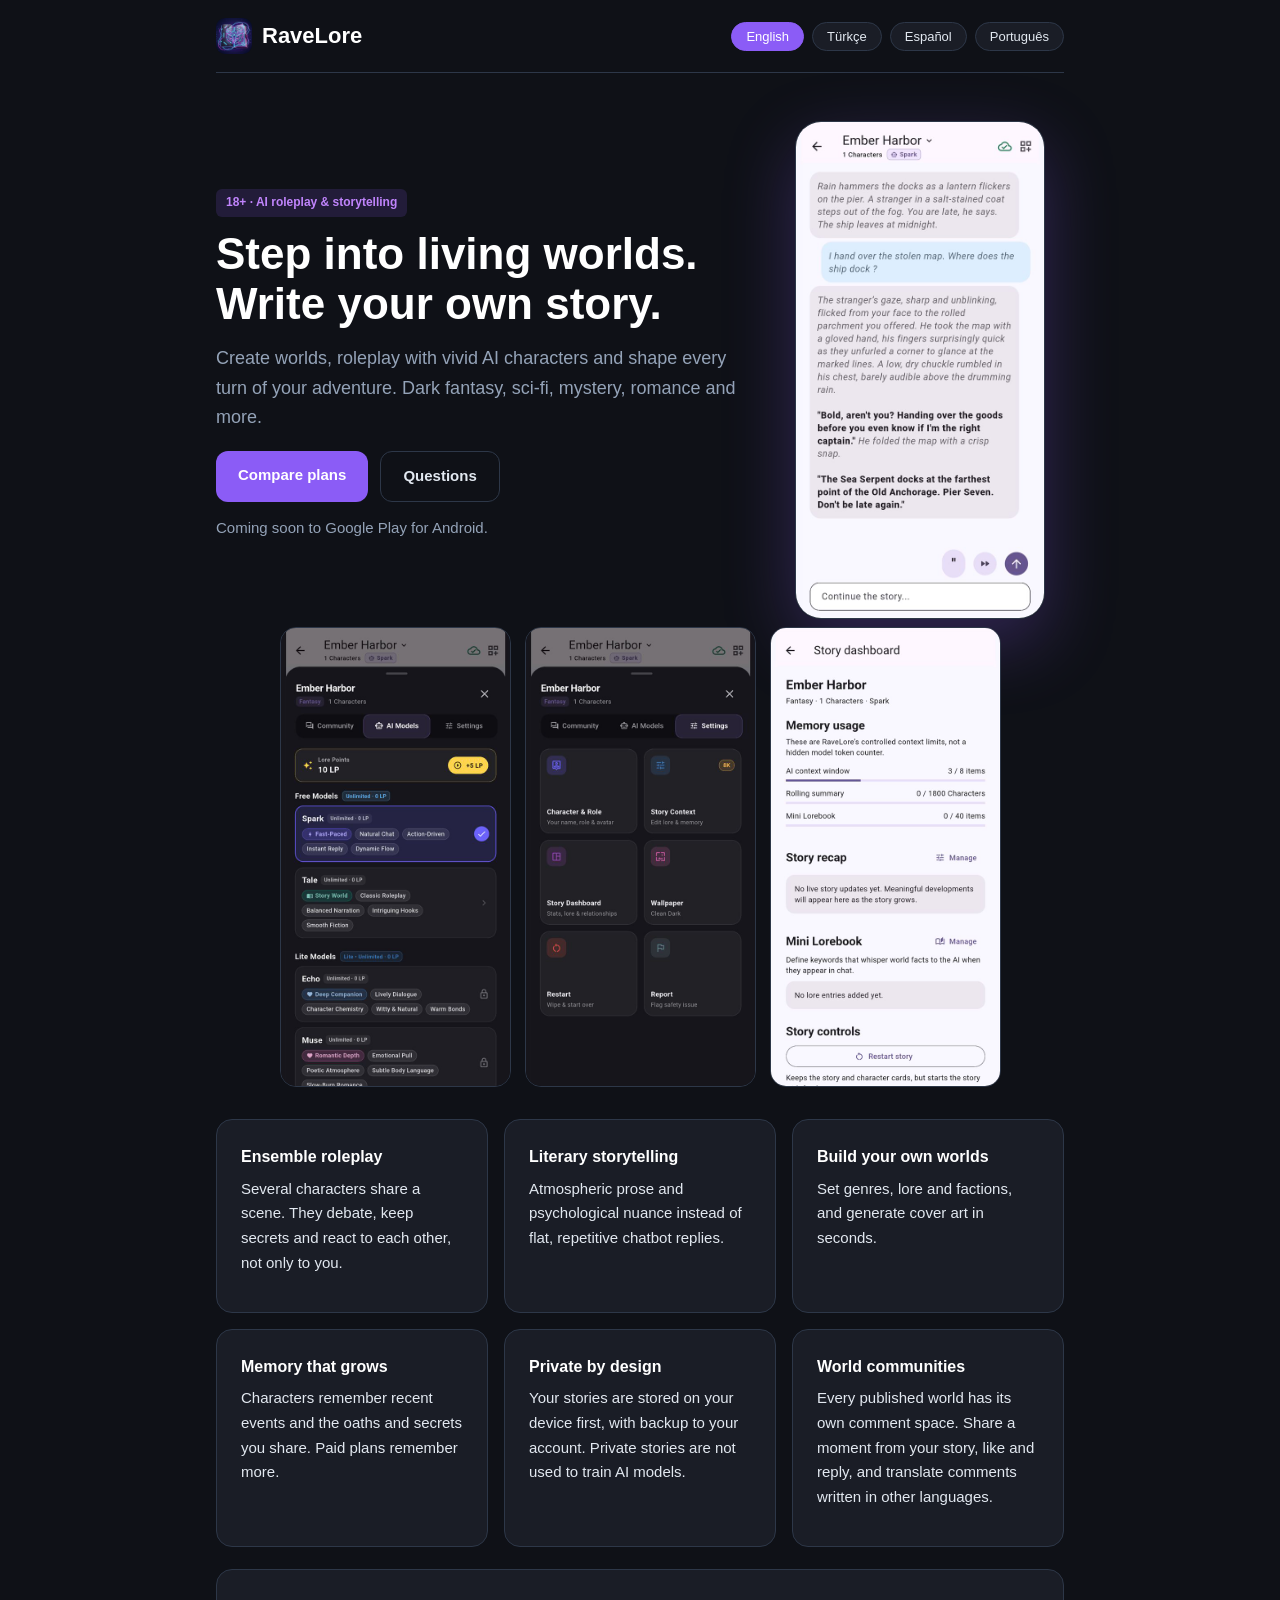
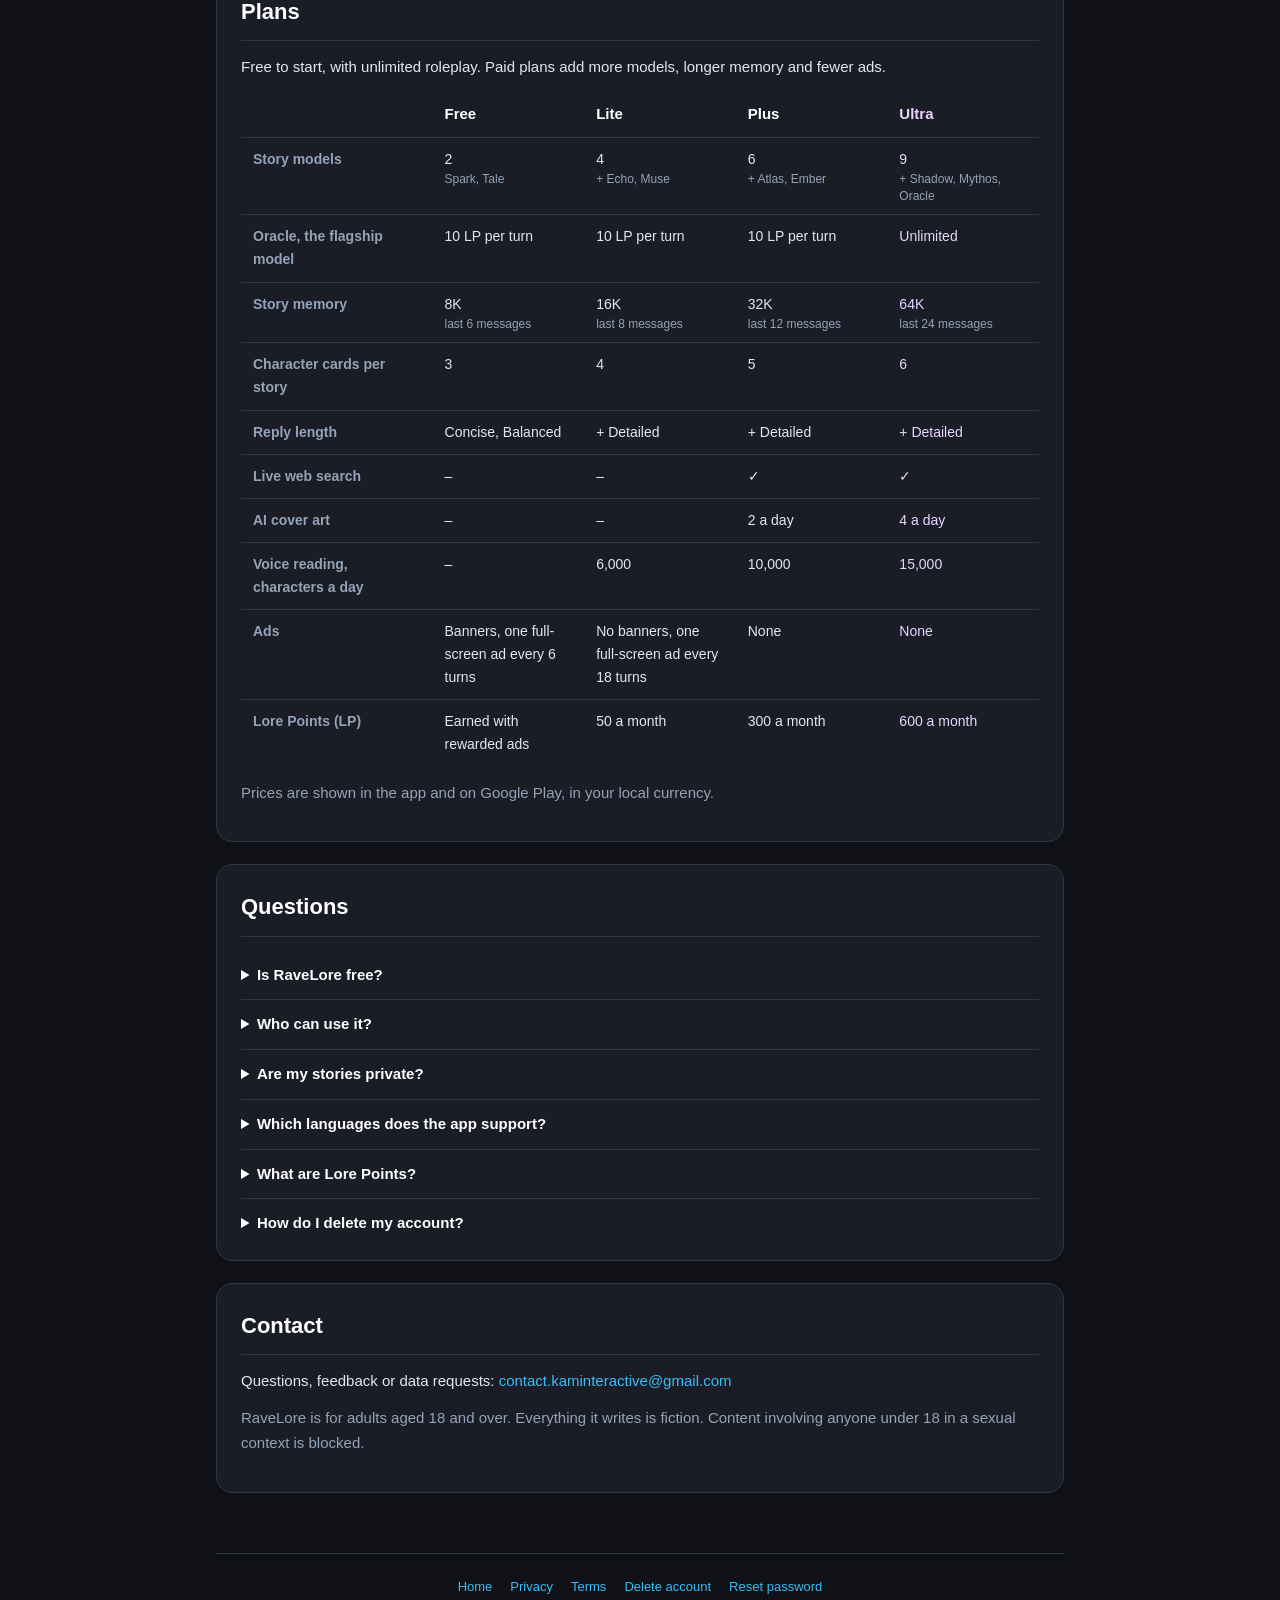
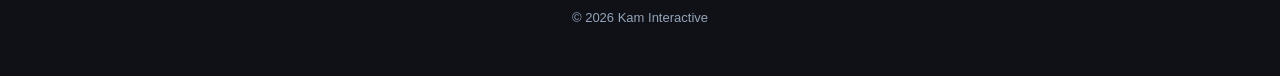
==== commit 73839481: "Home in Spanish and Portuguese" ====
--- a/index.html
+++ b/index.html
@@ -18,6 +18,8 @@
   <meta property="og:image:alt" content="RaveLore app icon, tagline and two screenshots of the app">
   <meta property="og:locale" content="en_US">
   <meta property="og:locale:alternate" content="tr_TR">
+  <meta property="og:locale:alternate" content="es_ES">
+  <meta property="og:locale:alternate" content="pt_PT">
   <meta name="twitter:card" content="summary_large_image">
   <link rel="icon" href="assets/icon-192.jpg">
   <link rel="stylesheet" href="assets/site.css">
@@ -29,6 +31,8 @@
       <nav class="lang-nav" aria-label="Language">
         <button type="button" class="lang-btn" data-lang="en">English</button>
         <button type="button" class="lang-btn" data-lang="tr">Türkçe</button>
+        <button type="button" class="lang-btn" data-lang="es">Español</button>
+        <button type="button" class="lang-btn" data-lang="pt">Português</button>
       </nav>
     </header>
     <main>
@@ -103,6 +107,80 @@
           <h2>İletişim</h2>
           <p>Sorular, geri bildirim ve veri talepleri: <a href="mailto:contact.kaminteractive@gmail.com">contact.kaminteractive@gmail.com</a></p>
           <p class="muted">RaveLore 18 yaş ve üzeri yetişkinler içindir. Yazdığı her şey kurgudur. 18 yaşından küçük biriyle cinsel bağlamdaki içerik engellenir.</p>
+        </div>
+      </section>
+
+      <section id="es" lang="es" data-lang-section hidden>
+        <div class="hero split">
+          <div>
+            <span class="badge">18+ &middot; Rol e historias con IA</span>
+            <h1>Entra en mundos vivos. Escribe tu propia historia.</h1>
+            <p class="lead">Crea mundos, juega al rol con personajes de IA llenos de vida y decide cada turno de tu aventura. Fantasía oscura, ciencia ficción, misterio, romance y mucho más.</p>
+            <p class="hero-actions"><a class="cta" href="#plans-es">Comparar planes</a><a class="cta ghost" href="#faq-es">Preguntas</a></p>
+            <p class="muted">Próximamente en Google Play para Android.</p>
+          </div>
+          <div class="hero-shot"><img src="assets/shots/en-chat.jpg" alt="Una conversación con una capitana contrabandista en Ember Harbor" width="560" height="1120"></div>
+        </div>
+        <div class="shots" id="shots-es"><img class="only-mobile" src="assets/shots/en-chat.jpg" alt="Una conversación con una capitana contrabandista en Ember Harbor" width="560" height="1120" loading="lazy"><img src="assets/shots/en-models.jpg" alt="El selector de modelos de IA" width="560" height="1120" loading="lazy"><img src="assets/shots/en-story-settings.jpg" alt="Ajustes de la historia" width="560" height="1120" loading="lazy"><img src="assets/shots/en-dashboard.jpg" alt="Panel de la historia con el uso de memoria" width="560" height="1120" loading="lazy"></div>
+        <div class="grid">
+          <div class="card"><h3>Rol coral</h3><p>Varios personajes comparten la escena. Discuten, guardan secretos y reaccionan entre sí, no solo contigo.</p></div>
+          <div class="card"><h3>Narrativa literaria</h3><p>Prosa con atmósfera y matices psicológicos en lugar de respuestas planas y repetitivas de chatbot.</p></div>
+          <div class="card"><h3>Crea tus propios mundos</h3><p>Define géneros, trasfondo y facciones, y genera una portada en segundos.</p></div>
+          <div class="card"><h3>Una memoria que crece</h3><p>Los personajes recuerdan los hechos recientes y los juramentos y secretos que compartes. Los planes de pago recuerdan más.</p></div>
+          <div class="card"><h3>Privado por diseño</h3><p>Tus historias se guardan primero en tu dispositivo, con copia de seguridad en tu cuenta. Las historias privadas no se usan para entrenar modelos de IA.</p></div>
+          <div class="card"><h3>Comunidades de cada mundo</h3><p>Cada mundo publicado tiene su propio espacio de comentarios. Comparte un momento de tu historia, da me gusta, responde y traduce comentarios escritos en otros idiomas.</p></div>
+        </div>
+        <div class="card" id="plans-es">
+          <h2>Planes</h2>
+          <p>Empiezas gratis, con rol ilimitado. Los planes de pago añaden más modelos, más memoria y menos anuncios.</p>
+          <div class="table-wrap"><table class="plans"><thead><tr><th scope="col"></th><th scope="col">Gratis</th><th scope="col">Lite</th><th scope="col">Plus</th><th scope="col">Ultra</th></tr></thead><tbody><tr><th scope="row">Modelos narrativos</th><td>2<small>Spark, Tale</small></td><td>4<small>+ Echo, Muse</small></td><td>6<small>+ Atlas, Ember</small></td><td>9<small>+ Shadow, Mythos, Oracle</small></td></tr><tr><th scope="row">Oracle, el modelo insignia</th><td>10 LP por turno</td><td>10 LP por turno</td><td>10 LP por turno</td><td>Ilimitado</td></tr><tr><th scope="row">Memoria de la historia</th><td>8K<small>últimos 6 mensajes</small></td><td>16K<small>últimos 8 mensajes</small></td><td>32K<small>últimos 12 mensajes</small></td><td>64K<small>últimos 24 mensajes</small></td></tr><tr><th scope="row">Tarjetas de personaje por historia</th><td>3</td><td>4</td><td>5</td><td>6</td></tr><tr><th scope="row">Longitud de respuesta</th><td>Concisa, Equilibrada</td><td>+ Detallada</td><td>+ Detallada</td><td>+ Detallada</td></tr><tr><th scope="row">Búsqueda web en vivo</th><td>&ndash;</td><td>&ndash;</td><td>&#10003;</td><td>&#10003;</td></tr><tr><th scope="row">Portadas con IA</th><td>&ndash;</td><td>&ndash;</td><td>2 al día</td><td>4 al día</td></tr><tr><th scope="row">Lectura en voz alta, caracteres al día</th><td>&ndash;</td><td>6.000</td><td>10.000</td><td>15.000</td></tr><tr><th scope="row">Anuncios</th><td>Banners y un anuncio a pantalla completa cada 6 turnos</td><td>Sin banners, un anuncio a pantalla completa cada 18 turnos</td><td>Ninguno</td><td>Ninguno</td></tr><tr><th scope="row">Puntos Lore (LP)</th><td>Se ganan con anuncios con recompensa</td><td>50 al mes</td><td>300 al mes</td><td>600 al mes</td></tr></tbody></table></div>
+          <p class="muted">Los precios se muestran en la app y en Google Play, en tu moneda local.</p>
+        </div>
+        <div class="card" id="faq-es">
+          <h2>Preguntas</h2>
+          <details><summary>¿RaveLore es gratis?</summary><p>Sí. El plan Gratis ofrece rol ilimitado con los modelos Spark y Tale y se financia con anuncios. Lite, Plus y Ultra son suscripciones opcionales.</p></details><details><summary>¿Quién puede usarlo?</summary><p>Personas adultas de 18 años o más. Todo lo que escribe RaveLore es ficción.</p></details><details><summary>¿Mis historias son privadas?</summary><p>Tus historias se guardan primero en tu dispositivo y se copian en tu cuenta. Las historias privadas no se usan para entrenar modelos de IA. Más detalles en la <a href="privacy.html">política de privacidad</a> (en inglés).</p></details><details><summary>¿Qué idiomas admite la app?</summary><p>Español, inglés, turco y portugués.</p></details><details><summary>¿Qué son los Puntos Lore?</summary><p>Los Puntos Lore (LP) invocan a Oracle, el modelo insignia, por 10 LP por turno. Se ganan viendo anuncios con recompensa, y los planes de pago incluyen una cantidad mensual. Ultra usa Oracle sin gastar puntos.</p></details><details><summary>¿Cómo elimino mi cuenta?</summary><p>En la app, en la pantalla Cuenta. Los pasos y lo que se elimina están en la página <a href="delete-account.html">eliminar cuenta</a> (en inglés).</p></details>
+        </div>
+        <div class="card">
+          <h2>Contacto</h2>
+          <p>Preguntas, comentarios o solicitudes sobre tus datos: <a href="mailto:contact.kaminteractive@gmail.com">contact.kaminteractive@gmail.com</a></p>
+          <p class="muted">RaveLore es para personas adultas de 18 años o más. Todo lo que escribe es ficción. Se bloquea el contenido que implique a menores de 18 años en un contexto sexual.</p>
+        </div>
+      </section>
+
+      <section id="pt" lang="pt" data-lang-section hidden>
+        <div class="hero split">
+          <div>
+            <span class="badge">18+ &middot; Roleplay e histórias com IA</span>
+            <h1>Entra em mundos vivos. Escreve a tua própria história.</h1>
+            <p class="lead">Cria mundos, faz roleplay com personagens de IA cheias de vida e decide cada turno da tua aventura. Fantasia sombria, ficção científica, mistério, romance e muito mais.</p>
+            <p class="hero-actions"><a class="cta" href="#plans-pt">Comparar planos</a><a class="cta ghost" href="#faq-pt">Perguntas</a></p>
+            <p class="muted">Em breve no Google Play para Android.</p>
+          </div>
+          <div class="hero-shot"><img src="assets/shots/en-chat.jpg" alt="Uma conversa com uma capitã contrabandista em Ember Harbor" width="560" height="1120"></div>
+        </div>
+        <div class="shots" id="shots-pt"><img class="only-mobile" src="assets/shots/en-chat.jpg" alt="Uma conversa com uma capitã contrabandista em Ember Harbor" width="560" height="1120" loading="lazy"><img src="assets/shots/en-models.jpg" alt="O seletor de modelos de IA" width="560" height="1120" loading="lazy"><img src="assets/shots/en-story-settings.jpg" alt="Definições da história" width="560" height="1120" loading="lazy"><img src="assets/shots/en-dashboard.jpg" alt="Painel da história com o uso de memória" width="560" height="1120" loading="lazy"></div>
+        <div class="grid">
+          <div class="card"><h3>Roleplay com várias personagens</h3><p>Várias personagens partilham a cena. Discutem, guardam segredos e reagem umas às outras, não só a ti.</p></div>
+          <div class="card"><h3>Narrativa literária</h3><p>Prosa com atmosfera e nuance psicológica em vez de respostas planas e repetitivas de chatbot.</p></div>
+          <div class="card"><h3>Cria os teus próprios mundos</h3><p>Define géneros, lore e fações, e gera uma capa em segundos.</p></div>
+          <div class="card"><h3>Uma memória que cresce</h3><p>As personagens lembram-se dos acontecimentos recentes e dos juramentos e segredos que partilhas. Os planos pagos lembram-se de mais.</p></div>
+          <div class="card"><h3>Privado desde a conceção</h3><p>As tuas histórias ficam guardadas primeiro no teu dispositivo, com cópia de segurança na tua conta. As histórias privadas não são usadas para treinar modelos de IA.</p></div>
+          <div class="card"><h3>Comunidades de cada mundo</h3><p>Cada mundo publicado tem o seu próprio espaço de comentários. Partilha um momento da tua história, gosta, responde e traduz comentários escritos noutras línguas.</p></div>
+        </div>
+        <div class="card" id="plans-pt">
+          <h2>Planos</h2>
+          <p>Começas gratuitamente, com roleplay ilimitado. Os planos pagos acrescentam mais modelos, mais memória e menos anúncios.</p>
+          <div class="table-wrap"><table class="plans"><thead><tr><th scope="col"></th><th scope="col">Grátis</th><th scope="col">Lite</th><th scope="col">Plus</th><th scope="col">Ultra</th></tr></thead><tbody><tr><th scope="row">Modelos de história</th><td>2<small>Spark, Tale</small></td><td>4<small>+ Echo, Muse</small></td><td>6<small>+ Atlas, Ember</small></td><td>9<small>+ Shadow, Mythos, Oracle</small></td></tr><tr><th scope="row">Oracle, o modelo principal</th><td>10 LP por turno</td><td>10 LP por turno</td><td>10 LP por turno</td><td>Ilimitado</td></tr><tr><th scope="row">Memória da história</th><td>8K<small>últimas 6 mensagens</small></td><td>16K<small>últimas 8 mensagens</small></td><td>32K<small>últimas 12 mensagens</small></td><td>64K<small>últimas 24 mensagens</small></td></tr><tr><th scope="row">Cartões de personagem por história</th><td>3</td><td>4</td><td>5</td><td>6</td></tr><tr><th scope="row">Tamanho da resposta</th><td>Conciso, Equilibrado</td><td>+ Detalhado</td><td>+ Detalhado</td><td>+ Detalhado</td></tr><tr><th scope="row">Pesquisa web em tempo real</th><td>&ndash;</td><td>&ndash;</td><td>&#10003;</td><td>&#10003;</td></tr><tr><th scope="row">Capas com IA</th><td>&ndash;</td><td>&ndash;</td><td>2 por dia</td><td>4 por dia</td></tr><tr><th scope="row">Leitura em voz alta, caracteres por dia</th><td>&ndash;</td><td>6.000</td><td>10.000</td><td>15.000</td></tr><tr><th scope="row">Anúncios</th><td>Banners e um anúncio em ecrã inteiro a cada 6 turnos</td><td>Sem banners, um anúncio em ecrã inteiro a cada 18 turnos</td><td>Nenhum</td><td>Nenhum</td></tr><tr><th scope="row">Pontos Lore (LP)</th><td>Ganham-se com anúncios premiados</td><td>50 por mês</td><td>300 por mês</td><td>600 por mês</td></tr></tbody></table></div>
+          <p class="muted">Os preços são mostrados na app e no Google Play, na tua moeda local.</p>
+        </div>
+        <div class="card" id="faq-pt">
+          <h2>Perguntas</h2>
+          <details><summary>O RaveLore é gratuito?</summary><p>Sim. O plano Grátis tem roleplay ilimitado com os modelos Spark e Tale e é suportado por anúncios. Lite, Plus e Ultra são subscrições opcionais.</p></details><details><summary>Quem pode usar?</summary><p>Pessoas adultas com 18 anos ou mais. Tudo o que o RaveLore escreve é ficção.</p></details><details><summary>As minhas histórias são privadas?</summary><p>As tuas histórias ficam guardadas primeiro no teu dispositivo e são copiadas para a tua conta. As histórias privadas não são usadas para treinar modelos de IA. Mais detalhes na <a href="privacy.html">política de privacidade</a> (em inglês).</p></details><details><summary>Que línguas a app suporta?</summary><p>Português, inglês, turco e espanhol.</p></details><details><summary>O que são os Pontos Lore?</summary><p>Os Pontos Lore (LP) chamam o Oracle, o modelo principal, por 10 LP por turno. Ganham-se a ver anúncios premiados, e os planos pagos incluem uma quantidade mensal. O Ultra usa o Oracle sem gastar pontos.</p></details><details><summary>Como elimino a minha conta?</summary><p>Na app, no ecrã Conta. Os passos e o que é eliminado estão na página <a href="delete-account.html">eliminar conta</a> (em inglês).</p></details>
+        </div>
+        <div class="card">
+          <h2>Contacto</h2>
+          <p>Perguntas, comentários ou pedidos sobre os teus dados: <a href="mailto:contact.kaminteractive@gmail.com">contact.kaminteractive@gmail.com</a></p>
+          <p class="muted">O RaveLore é para pessoas adultas com 18 anos ou mais. Tudo o que escreve é ficção. É bloqueado o conteúdo que envolva menores de 18 anos num contexto sexual.</p>
         </div>
       </section>
     </main>
@@ -121,6 +199,20 @@
         <a href="delete-account.html">Hesap silme</a>
         <a href="reset-password.html">Şifre sıfırlama</a>
       </nav>
+      <nav data-lang-section="es" lang="es" hidden>
+        <a href="index.html">Inicio</a>
+        <a href="privacy.html">Privacidad</a>
+        <a href="terms.html">Términos</a>
+        <a href="delete-account.html">Eliminar cuenta</a>
+        <a href="reset-password.html">Restablecer contraseña</a>
+      </nav>
+      <nav data-lang-section="pt" lang="pt" hidden>
+        <a href="index.html">Início</a>
+        <a href="privacy.html">Privacidade</a>
+        <a href="terms.html">Termos</a>
+        <a href="delete-account.html">Eliminar conta</a>
+        <a href="reset-password.html">Repor palavra-passe</a>
+      </nav>
       <p>&copy; 2026 Kam Interactive</p>
     </footer>
   </div>
